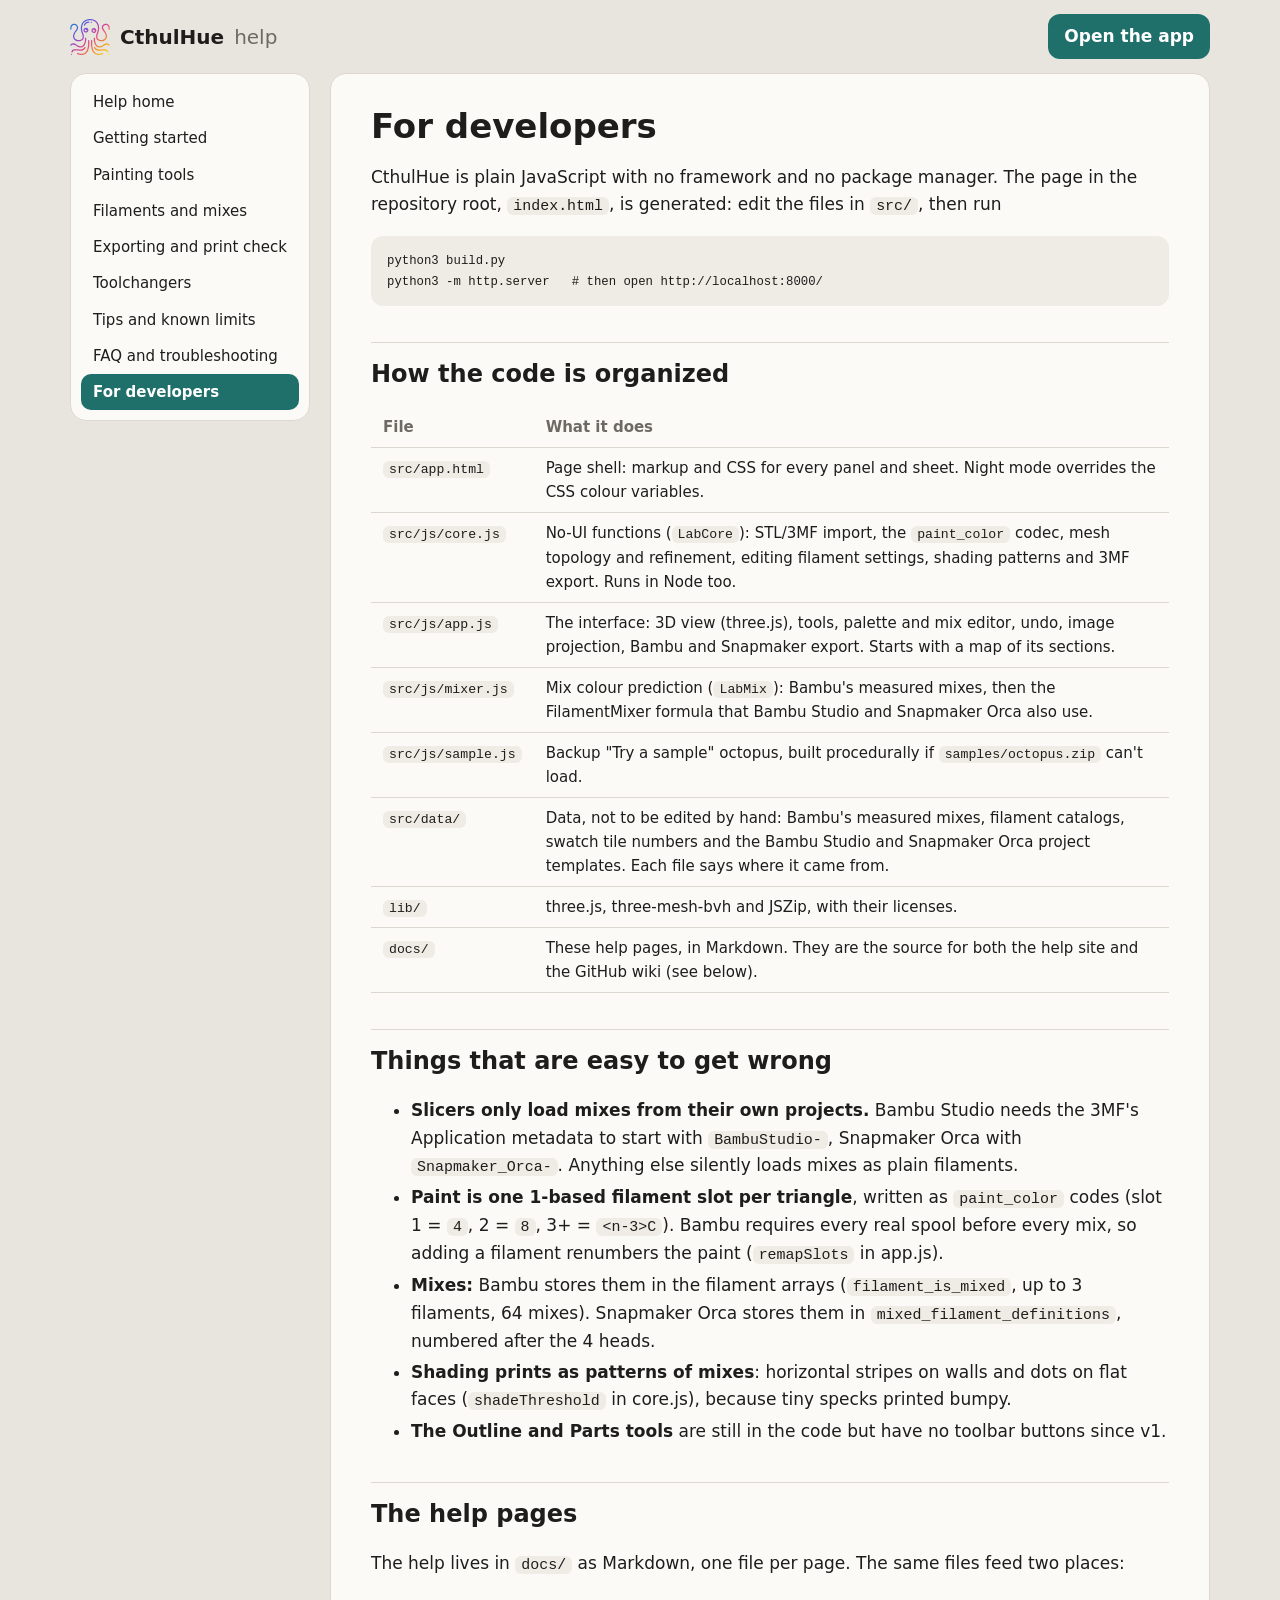
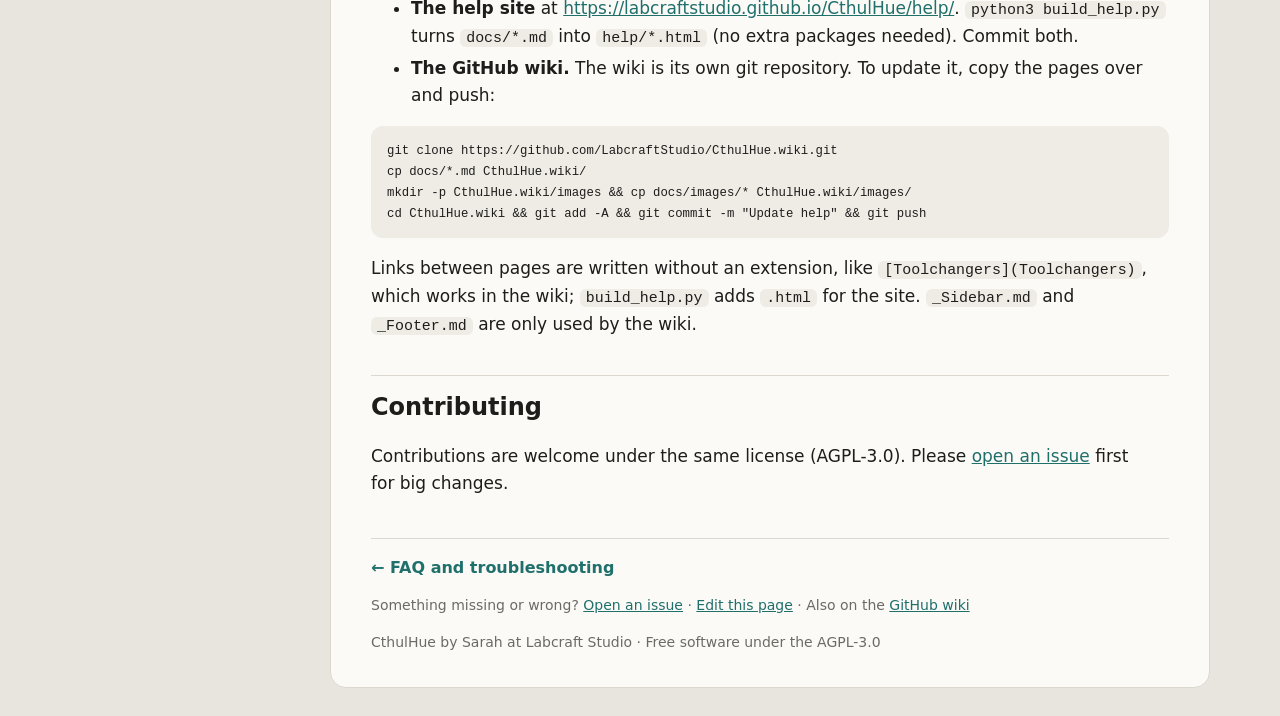
==== help/For-developers.html @ 6e6a99cc "Add help site and wiki pages docs/*.md: nine help pages with screenshots, written once and used for " ====
<!DOCTYPE html>
<html lang="en">
<head>
<meta charset="utf-8">
<meta name="viewport" content="width=device-width, initial-scale=1">
<title>For developers · CthulHue help</title>
<meta name="description" content="CthulHue is plain JavaScript with no framework and no package manager. The page in the repository root, index.html, is generated: edit the files in src/, then r">
<link rel="stylesheet" href="help.css">
<script>try { var t = JSON.parse(localStorage.getItem('labcraft.theme') || 'null'); if (t) document.documentElement.dataset.theme = t; } catch (e) {}</script>
</head>
<body>
<svg width="0" height="0" style="position:absolute" aria-hidden="true"><defs><linearGradient id="logoGrad" x1="0" y1="0" x2="1" y2="1"><stop offset="0" stop-color="#0090DA"/><stop offset=".33" stop-color="#7B4FD6"/><stop offset=".55" stop-color="#E24585"/><stop offset=".78" stop-color="#F59A23"/><stop offset="1" stop-color="#FCE300"/></linearGradient><symbol id="logoMark" viewBox="0 0 1617 1465"><path fill="url(#logoGrad)" fill-rule="evenodd" d="M40.5,1462.6C31.2,1458.2 26.0,1450.0 26.0,1439.5C26.0,1412.8 62.8,1405.1 74.1,1429.5C76.2,1434.1 76.6,1442.4 74.8,1448.1C70.8,1461.6 53.6,1468.8 40.5,1462.6ZM437.0,1464.3C402.7,1461.7 359.9,1453.2 319.5,1441.0C295.8,1433.8 288.8,1430.7 284.5,1425.7C280.9,1421.6 278.0,1414.0 278.0,1408.9C278.0,1400.2 285.0,1389.7 293.4,1385.9C300.4,1382.7 306.4,1383.4 325.3,1389.5C360.1,1400.5 388.1,1407.0 419.3,1411.2C438.8,1413.8 483.3,1414.4 498.5,1412.2C552.3,1404.5 591.1,1385.8 625.8,1351.0C679.2,1297.5 713.1,1210.6 726.4,1093.0C730.1,1061.0 731.2,1040.4 731.7,995.5C732.2,950.9 731.7,933.3 728.8,896.9C727.9,885.1 727.9,881.3 729.0,877.6C730.8,871.2 735.0,865.7 740.7,862.3C744.8,859.9 746.6,859.5 753.0,859.5C761.5,859.5 766.3,861.5 771.7,867.2C776.5,872.2 778.1,877.1 779.5,892.0C782.5,922.3 783.2,944.7 782.7,996.5C782.2,1048.1 781.4,1064.2 777.5,1098.5C759.3,1255.1 706.2,1364.2 620.0,1421.5C607.1,1430.1 583.5,1442.0 568.6,1447.5C546.8,1455.5 519.3,1461.6 494.0,1463.9C483.5,1464.9 448.0,1465.1 437.0,1464.3ZM1139.0,1464.3C1078.7,1458.3 1031.7,1440.3 990.0,1407.2C969.9,1391.3 946.5,1365.5 930.6,1341.6C873.5,1256.2 843.9,1125.3 846.3,969.0C847.1,921.6 849.3,887.6 852.5,876.3C855.3,866.6 865.8,859.0 876.5,859.0C887.2,859.0 897.4,866.7 900.4,877.1C901.8,882.0 901.8,884.3 900.5,900.5C895.3,963.1 896.7,1039.5 904.0,1100.0C915.8,1197.0 941.8,1272.1 982.1,1326.3C997.4,1346.6 1018.6,1366.7 1039.0,1379.9C1049.9,1386.9 1070.7,1396.9 1083.6,1401.4C1095.1,1405.3 1111.9,1409.3 1127.7,1411.7C1141.1,1413.8 1188.2,1414.0 1203.5,1412.1C1235.7,1408.1 1269.6,1400.5 1302.4,1390.0C1327.1,1382.1 1333.4,1382.2 1342.5,1390.2C1348.4,1395.4 1351.0,1401.1 1351.0,1408.8C1351.0,1418.0 1347.8,1424.5 1340.7,1429.7C1336.9,1432.5 1307.8,1442.2 1285.9,1447.9C1240.1,1459.9 1202.3,1465.1 1163.6,1464.8C1152.0,1464.8 1140.9,1464.5 1139.0,1464.3ZM1582.6,1463.5C1570.1,1459.0 1563.2,1445.0 1567.2,1431.8C1568.7,1426.7 1575.4,1419.2 1580.5,1416.9C1585.7,1414.5 1596.8,1414.4 1601.3,1416.6C1607.7,1419.9 1611.3,1423.3 1613.8,1428.8C1619.9,1442.1 1614.6,1456.6 1601.5,1462.6C1595.8,1465.3 1588.6,1465.7 1582.6,1463.5ZM67.2,1362.3C61.5,1360.3 54.6,1353.2 52.6,1347.3C50.4,1340.8 50.6,1336.4 53.6,1326.8C64.3,1292.6 90.7,1261.4 123.0,1244.6C136.0,1237.9 144.4,1234.9 159.0,1231.7C180.0,1227.1 186.8,1226.5 218.5,1226.5C251.8,1226.6 255.2,1226.9 314.6,1235.0C366.2,1242.1 379.2,1243.3 404.5,1243.3C454.7,1243.3 494.0,1232.9 527.7,1210.7C549.8,1196.1 564.4,1180.6 583.4,1151.5C590.0,1141.3 595.3,1137.8 604.6,1137.2C612.9,1136.6 618.9,1138.9 624.5,1144.5C628.9,1148.8 632.0,1155.9 632.0,1161.5C632.0,1167.9 628.8,1175.0 620.1,1188.1C583.3,1243.6 530.3,1277.3 460.4,1289.9C441.1,1293.4 426.1,1294.3 395.9,1293.7C366.4,1293.2 361.0,1292.7 315.0,1286.4C259.5,1278.7 251.6,1277.9 224.5,1277.3C203.5,1276.9 196.2,1277.1 186.7,1278.4C170.2,1280.7 157.3,1284.2 147.9,1288.9C137.2,1294.3 131.9,1298.3 122.8,1307.8C112.5,1318.6 106.7,1328.6 99.6,1348.1C95.1,1360.4 80.3,1367.0 67.2,1362.3ZM1517.4,1361.5C1509.9,1357.8 1507.4,1354.5 1502.0,1341.3C1495.5,1325.2 1490.0,1316.2 1481.0,1307.0C1459.4,1284.9 1434.8,1277.0 1387.0,1277.0C1363.4,1277.0 1345.2,1278.7 1296.5,1285.4C1251.8,1291.6 1240.3,1292.8 1218.5,1294.0C1176.2,1296.2 1135.5,1290.9 1100.0,1278.5C1087.6,1274.2 1065.5,1263.8 1055.0,1257.3C1035.3,1245.1 1012.6,1225.2 998.3,1207.5C990.6,1198.0 977.7,1178.8 975.0,1172.8C972.6,1167.5 972.4,1157.4 974.5,1152.2C976.6,1147.3 982.5,1141.2 987.5,1138.9C992.1,1136.8 1000.4,1136.4 1006.1,1138.1C1012.3,1140.0 1016.3,1144.2 1026.4,1159.3C1041.9,1182.6 1055.0,1196.0 1075.9,1210.1C1104.6,1229.5 1138.0,1239.9 1181.5,1243.0C1206.8,1244.9 1229.4,1243.2 1286.4,1235.4C1340.1,1228.1 1351.8,1226.9 1377.6,1226.3C1439.4,1224.9 1476.7,1235.4 1508.7,1263.2C1527.4,1279.5 1542.3,1301.6 1550.0,1324.6C1554.7,1338.3 1553.8,1347.3 1547.1,1355.1C1539.8,1363.8 1527.3,1366.4 1517.4,1361.5ZM404.5,1161.4C367.5,1157.3 330.7,1145.4 298.1,1127.0C291.8,1123.4 272.6,1111.3 255.6,1100.1C215.0,1073.4 204.4,1067.0 187.5,1058.9C171.4,1051.2 159.3,1046.9 144.7,1043.9C131.5,1041.2 112.6,1041.7 101.0,1045.0C82.0,1050.5 68.3,1059.1 46.2,1079.2C37.5,1087.1 31.6,1089.6 23.5,1088.7C16.8,1088.0 11.3,1085.2 6.8,1080.2C2.4,1075.4 0.6,1070.2 0.7,1063.0C0.7,1054.7 3.8,1049.3 13.9,1039.9C65.2,991.7 118.1,979.7 182.2,1001.6C196.8,1006.6 222.2,1018.6 237.0,1027.5C242.2,1030.7 260.7,1042.6 278.0,1054.0C295.3,1065.4 313.9,1077.3 319.3,1080.4C375.5,1113.3 437.4,1120.1 482.7,1098.4C495.1,1092.5 507.9,1083.1 520.9,1070.5C540.1,1051.9 552.6,1034.6 565.1,1009.7C580.8,978.4 589.3,951.4 596.4,909.2C604.4,862.4 606.5,837.9 605.7,803.2C605.3,783.4 605.4,778.1 606.6,774.7C609.9,765.3 617.8,759.2 627.9,758.3C636.4,757.5 642.7,759.9 648.3,765.9C655.2,773.3 656.1,777.2 656.7,805.2C657.5,838.2 655.0,868.6 647.9,910.5C639.2,962.3 629.8,993.4 612.0,1029.5C598.3,1057.2 585.2,1076.8 567.9,1095.5C534.3,1131.8 501.1,1151.1 458.5,1159.1C447.7,1161.1 414.9,1162.5 404.5,1161.4ZM1170.3,1160.9C1138.3,1157.2 1107.0,1144.7 1082.0,1125.8C1028.4,1085.2 990.6,1019.2 974.1,937.3C962.3,879.0 957.5,823.0 961.0,786.8C962.1,775.1 963.8,770.9 969.2,765.3C981.9,752.3 1004.3,757.5 1010.4,774.7C1011.6,778.0 1011.7,783.5 1011.3,803.6C1010.5,838.0 1012.7,862.5 1020.6,909.2C1027.7,951.4 1036.2,978.4 1051.9,1009.7C1075.9,1057.6 1110.9,1091.6 1149.3,1104.4C1164.2,1109.3 1172.8,1110.5 1194.5,1110.4C1212.3,1110.4 1215.9,1110.1 1227.4,1107.6C1252.0,1102.5 1275.8,1093.3 1297.5,1080.6C1303.0,1077.4 1321.7,1065.4 1339.0,1054.0C1375.6,1030.0 1382.2,1025.9 1398.5,1017.4C1430.4,1000.8 1459.2,992.3 1487.0,991.3C1522.7,990.0 1553.2,1000.3 1584.5,1024.0C1598.0,1034.2 1610.1,1046.0 1613.5,1052.1C1622.0,1067.7 1611.5,1086.9 1593.5,1088.7C1585.4,1089.6 1579.5,1087.1 1570.8,1079.2C1553.4,1063.4 1543.8,1056.5 1530.3,1050.4C1516.1,1043.9 1509.4,1042.5 1492.0,1042.5C1478.2,1042.5 1475.3,1042.8 1465.5,1045.4C1451.6,1049.0 1439.9,1053.5 1424.0,1061.6C1409.5,1068.9 1400.2,1074.7 1361.0,1100.4C1345.3,1110.7 1327.4,1122.1 1321.2,1125.7C1290.0,1143.8 1252.5,1156.5 1218.4,1160.5C1204.7,1162.1 1182.2,1162.3 1170.3,1160.9ZM328.0,909.0C292.6,905.5 257.3,895.5 227.6,880.2C167.8,849.7 130.8,798.6 120.4,732.5C117.8,715.9 118.1,683.9 120.9,665.1C126.7,626.8 141.7,585.5 163.8,546.5C172.8,530.6 189.3,506.6 211.8,476.3C251.4,423.1 263.4,402.4 270.8,375.1C273.0,366.7 273.3,363.5 273.4,349.5C273.4,330.7 271.8,323.4 264.4,308.0C248.6,275.1 222.6,253.0 188.9,243.8C181.5,241.8 178.2,241.5 162.0,241.5C140.5,241.5 133.2,243.0 117.1,250.6C89.8,263.5 71.2,286.9 60.7,322.0C54.2,343.3 52.8,354.7 52.1,390.5C51.4,425.5 51.3,426.2 45.1,433.3C35.4,444.3 17.1,444.0 7.5,432.7C1.4,425.6 0.6,421.0 0.7,392.0C0.7,356.7 3.5,335.0 11.6,307.5C21.0,275.7 34.6,252.4 56.2,231.5C78.4,209.9 107.2,196.0 140.0,191.0C152.1,189.2 175.8,189.6 189.0,191.9C253.0,202.9 305.2,252.2 321.6,317.3C325.4,332.4 326.1,356.7 323.1,373.5C319.0,396.2 308.3,423.3 294.0,447.0C284.7,462.5 273.3,478.8 251.4,508.2C222.5,546.8 212.0,563.0 198.8,589.4C185.5,615.8 177.0,640.1 171.8,666.0C168.7,681.4 168.5,717.4 171.3,731.3C178.0,764.1 196.1,795.1 220.3,814.8C242.7,833.1 272.4,846.9 303.5,853.3C324.4,857.7 331.8,858.3 358.6,857.7C380.4,857.3 385.0,856.9 395.7,854.6C450.5,842.9 488.5,812.7 502.9,769.4C511.6,743.3 512.8,710.9 506.4,676.1C501.6,649.8 496.7,633.8 474.6,571.9C454.6,515.5 447.6,491.2 441.5,455.5C420.1,330.1 445.3,212.2 511.0,130.6C522.6,116.2 547.7,91.3 561.0,81.1C615.3,39.1 682.1,12.9 759.0,3.3C779.7,0.7 834.3,0.7 855.0,3.3C887.1,7.3 911.8,12.9 941.3,22.9C1002.9,43.8 1043.3,67.0 1079.3,101.9C1113.2,134.8 1137.5,171.1 1154.8,215.0C1187.1,296.6 1191.8,394.8 1167.9,491.8C1162.2,515.2 1157.7,529.2 1141.0,575.9C1125.3,619.9 1118.8,639.8 1114.6,657.1C1104.1,700.3 1104.0,741.7 1114.5,771.0C1121.0,789.0 1130.2,803.1 1144.2,816.6C1164.8,836.4 1193.9,850.0 1228.5,856.1C1245.9,859.1 1279.2,859.4 1297.5,856.6C1342.3,849.8 1379.3,832.6 1405.6,806.5C1427.3,784.9 1440.5,759.5 1446.1,728.5C1448.0,717.9 1448.2,714.1 1447.7,696.0C1447.3,678.2 1446.8,673.6 1444.2,661.5C1437.3,629.4 1424.0,596.9 1404.2,564.0C1394.7,548.1 1387.9,538.3 1364.9,507.5C1333.6,465.4 1321.4,446.5 1309.5,421.7C1287.2,375.1 1283.5,330.2 1298.9,290.5C1305.5,273.3 1315.9,258.1 1331.5,242.5C1345.6,228.5 1357.7,219.9 1376.5,210.6C1403.2,197.3 1424.1,192.1 1454.0,191.3C1476.8,190.7 1489.4,192.4 1507.0,198.5C1565.8,219.0 1602.5,269.2 1613.4,344.0C1617.2,370.3 1617.8,411.7 1614.5,423.5C1609.3,442.2 1584.2,447.6 1571.6,432.8C1565.5,425.8 1565.0,422.6 1565.0,394.8C1565.0,359.4 1562.2,338.1 1554.5,316.0C1543.2,283.7 1526.1,263.1 1500.5,251.0C1482.9,242.6 1466.9,240.0 1447.0,242.0C1403.8,246.4 1365.0,270.8 1348.9,303.5C1342.7,316.2 1340.8,325.1 1340.7,341.5C1340.7,356.9 1342.1,365.5 1347.1,380.1C1356.0,406.4 1368.1,426.3 1406.5,478.1C1428.1,507.2 1444.4,531.0 1453.2,546.5C1475.4,585.6 1490.4,627.1 1496.1,665.5C1498.9,684.1 1499.1,716.4 1496.6,732.5C1485.8,800.8 1446.7,852.9 1383.5,883.1C1357.4,895.5 1330.6,903.4 1300.0,907.7C1281.1,910.3 1244.1,910.1 1225.5,907.2C1178.0,899.8 1138.7,881.8 1110.0,854.3C1079.5,825.1 1063.2,792.3 1057.4,748.5C1055.0,730.1 1055.9,693.6 1059.4,673.4C1064.6,643.0 1071.5,619.3 1091.5,563.5C1106.8,520.8 1112.9,502.3 1117.1,485.5C1141.2,390.3 1136.0,296.5 1102.5,222.0C1077.6,166.4 1035.0,121.2 982.9,95.0C942.3,74.5 895.8,59.9 854.0,54.4C834.9,51.9 790.5,51.4 771.0,53.4C710.1,59.8 657.0,78.0 611.0,108.1C580.3,128.2 552.5,156.5 533.3,187.0C488.7,257.9 474.3,352.4 492.6,453.0C498.3,484.3 503.7,502.4 525.5,563.5C553.2,641.0 559.8,668.9 560.7,711.6C561.4,743.2 559.0,762.1 551.4,785.0C542.3,812.3 529.2,832.9 507.9,853.5C478.3,882.1 439.9,899.8 391.5,907.1C376.4,909.4 342.8,910.4 328.0,909.0ZM952.6,568.0C923.8,563.4 898.1,547.3 882.1,523.7C876.9,516.1 871.1,502.8 868.3,492.2C866.0,483.8 865.7,480.5 865.7,467.5C865.7,454.6 866.1,451.2 868.3,442.9C873.1,424.7 881.9,409.3 894.7,396.5C916.0,375.1 946.2,364.1 975.2,367.1C1000.2,369.6 1020.2,379.0 1037.6,396.4C1050.5,409.4 1057.9,421.9 1063.7,440.6C1066.2,448.8 1066.4,450.9 1066.4,467.0C1066.5,487.4 1065.0,495.0 1057.5,510.7C1051.9,522.5 1048.4,527.6 1038.6,537.8C1025.2,551.8 1008.8,561.2 989.9,565.9C980.2,568.3 961.3,569.3 952.6,568.0ZM625.8,554.4C616.7,552.8 603.9,548.2 596.1,543.9C571.2,529.9 553.7,507.3 546.4,479.5C544.1,470.9 543.7,467.5 543.7,455.0C543.7,442.5 544.1,439.1 546.4,430.5C561.9,371.6 622.1,339.9 679.5,360.4C709.1,371.0 732.0,395.7 741.7,427.5C744.2,435.9 744.4,437.7 744.4,455.0C744.4,472.3 744.2,474.1 741.7,482.5C730.3,519.8 701.5,546.4 664.3,553.9C652.5,556.3 637.5,556.5 625.8,554.4ZM975.6,516.9C990.5,514.2 1004.1,503.7 1011.2,489.2C1015.2,481.2 1015.5,480.2 1015.8,470.4C1016.4,456.5 1016.2,456.2 1010.3,460.3C1002.9,465.5 998.1,467.0 988.5,467.0C976.6,467.0 970.3,464.5 962.4,456.6C958.0,452.1 955.7,448.9 954.1,444.7C951.9,438.6 951.1,428.3 952.4,422.2C953.1,419.1 953.1,419.0 950.6,419.9C938.0,424.8 927.2,434.2 921.6,445.3C903.1,482.2 934.9,524.3 975.6,516.9ZM656.0,503.9C667.7,501.2 681.3,491.3 687.3,480.9C692.2,472.5 694.0,465.6 694.0,454.8C694.0,448.9 693.6,445.0 693.0,445.0C692.4,445.0 690.1,446.3 687.9,448.0C678.1,455.1 665.8,456.8 653.9,452.8C648.7,451.1 646.3,449.5 640.9,444.1C631.9,435.1 629.7,429.2 630.2,416.2C630.4,411.2 630.2,407.0 629.8,407.0C626.7,407.0 613.8,415.0 608.8,420.0C589.4,439.5 589.5,470.5 609.0,490.0C616.1,497.1 622.8,501.2 631.1,503.4C637.5,505.1 649.7,505.4 656.0,503.9ZM569.9,275.2C560.5,270.4 555.2,260.9 556.3,250.5C557.4,239.3 567.2,216.2 577.6,200.2C606.1,156.3 650.8,125.5 708.2,110.5C725.7,106.0 747.8,102.0 756.5,101.8C772.0,101.5 782.9,111.7 783.0,126.6C783.0,133.7 781.3,138.5 776.8,143.5C771.9,149.1 767.1,151.0 750.6,153.6C723.2,158.0 705.3,163.4 684.4,173.4C663.1,183.7 647.8,195.1 632.2,212.3C621.2,224.5 611.9,240.6 606.6,256.6C603.8,265.0 601.1,269.6 596.7,273.0C589.3,278.8 578.7,279.7 569.9,275.2ZM851.9,163.7C845.9,161.5 841.4,158.2 838.7,154.3C835.0,148.9 834.0,145.7 834.0,139.1C834.0,122.0 851.0,109.9 867.1,115.5C884.3,121.6 889.6,142.5 877.6,156.7C872.2,163.1 859.5,166.5 851.9,163.7Z"/></symbol></defs></svg>
<header>
  <a class="brand" href="index.html"><svg class="logo" viewBox="0 0 1617 1465" aria-hidden="true"><use href="#logoMark"/></svg>CthulHue <span>help</span></a>
  <a class="open" href="../">Open the app</a>
</header>
<div class="wrap">
<nav aria-label="Help pages">
<a href="index.html">Help home</a>
<a href="Getting-started.html">Getting started</a>
<a href="Painting-tools.html">Painting tools</a>
<a href="Filaments-and-mixes.html">Filaments and mixes</a>
<a href="Exporting.html">Exporting and print check</a>
<a href="Toolchangers.html">Toolchangers</a>
<a href="Tips-and-limits.html">Tips and known limits</a>
<a href="FAQ.html">FAQ and troubleshooting</a>
<a href="For-developers.html" class="on" aria-current="page">For developers</a>
</nav>
<main>
<h1>For developers</h1>
<p>CthulHue is plain JavaScript with no framework and no package manager. The page in the repository root, <code>index.html</code>, is generated: edit the files in <code>src/</code>, then run</p>
<pre><code>python3 build.py
python3 -m http.server   # then open http://localhost:8000/</code></pre>
<h2 id="how-the-code-is-organized">How the code is organized</h2>
<div class="table"><table><thead><tr><th>File</th><th>What it does</th></tr></thead><tbody><tr><td><code>src/app.html</code></td><td>Page shell: markup and CSS for every panel and sheet. Night mode overrides the CSS colour variables.</td></tr><tr><td><code>src/js/core.js</code></td><td>No-UI functions (<code>LabCore</code>): STL/3MF import, the <code>paint_color</code> codec, mesh topology and refinement, editing filament settings, shading patterns and 3MF export. Runs in Node too.</td></tr><tr><td><code>src/js/app.js</code></td><td>The interface: 3D view (three.js), tools, palette and mix editor, undo, image projection, Bambu and Snapmaker export. Starts with a map of its sections.</td></tr><tr><td><code>src/js/mixer.js</code></td><td>Mix colour prediction (<code>LabMix</code>): Bambu's measured mixes, then the FilamentMixer formula that Bambu Studio and Snapmaker Orca also use.</td></tr><tr><td><code>src/js/sample.js</code></td><td>Backup "Try a sample" octopus, built procedurally if <code>samples/octopus.zip</code> can't load.</td></tr><tr><td><code>src/data/</code></td><td>Data, not to be edited by hand: Bambu's measured mixes, filament catalogs, swatch tile numbers and the Bambu Studio and Snapmaker Orca project templates. Each file says where it came from.</td></tr><tr><td><code>lib/</code></td><td>three.js, three-mesh-bvh and JSZip, with their licenses.</td></tr><tr><td><code>docs/</code></td><td>These help pages, in Markdown. They are the source for both the help site and the GitHub wiki (see below).</td></tr></tbody></table></div>
<h2 id="things-that-are-easy-to-get-wrong">Things that are easy to get wrong</h2>
<ul><li><strong>Slicers only load mixes from their own projects.</strong> Bambu Studio needs the 3MF's Application metadata to start with <code>BambuStudio-</code>, Snapmaker Orca with <code>Snapmaker_Orca-</code>. Anything else silently loads mixes as plain filaments.</li><li><strong>Paint is one 1-based filament slot per triangle</strong>, written as <code>paint_color</code> codes (slot 1 = <code>4</code>, 2 = <code>8</code>, 3+ = <code>&lt;n-3&gt;C</code>). Bambu requires every real spool before every mix, so adding a filament renumbers the paint (<code>remapSlots</code> in app.js).</li><li><strong>Mixes:</strong> Bambu stores them in the filament arrays (<code>filament_is_mixed</code>, up to 3 filaments, 64 mixes). Snapmaker Orca stores them in <code>mixed_filament_definitions</code>, numbered after the 4 heads.</li><li><strong>Shading prints as patterns of mixes</strong>: horizontal stripes on walls and dots on flat faces (<code>shadeThreshold</code> in core.js), because tiny specks printed bumpy.</li><li><strong>The Outline and Parts tools</strong> are still in the code but have no toolbar buttons since v1.</li></ul>
<h2 id="the-help-pages">The help pages</h2>
<p>The help lives in <code>docs/</code> as Markdown, one file per page. The same files feed two places:</p>
<ul><li><strong>The help site</strong> at <a href="https://labcraftstudio.github.io/CthulHue/help/">https://labcraftstudio.github.io/CthulHue/help/</a>. <code>python3 build_help.py</code> turns <code>docs/*.md</code> into <code>help/*.html</code> (no extra packages needed). Commit both.</li><li><strong>The GitHub wiki.</strong> The wiki is its own git repository. To update it, copy the pages over and push:</li></ul>
<pre><code>git clone https://github.com/LabcraftStudio/CthulHue.wiki.git
cp docs/*.md CthulHue.wiki/
mkdir -p CthulHue.wiki/images &amp;&amp; cp docs/images/* CthulHue.wiki/images/
cd CthulHue.wiki &amp;&amp; git add -A &amp;&amp; git commit -m &quot;Update help&quot; &amp;&amp; git push</code></pre>
<p>Links between pages are written without an extension, like <code>[Toolchangers](Toolchangers)</code>, which works in the wiki; <code>build_help.py</code> adds <code>.html</code> for the site. <code>_Sidebar.md</code> and <code>_Footer.md</code> are only used by the wiki.</p>
<h2 id="contributing">Contributing</h2>
<p>Contributions are welcome under the same license (AGPL-3.0). Please <a href="https://github.com/LabcraftStudio/CthulHue/issues">open an issue</a> first for big changes.</p>
<footer>
  <div class="pn"><a href="FAQ.html">← FAQ and troubleshooting</a><span></span></div>
  <p>Something missing or wrong? <a href="https://github.com/LabcraftStudio/CthulHue/issues">Open an issue</a> · <a href="https://github.com/LabcraftStudio/CthulHue/edit/main/docs/For-developers.md">Edit this page</a> · Also on the <a href="https://github.com/LabcraftStudio/CthulHue/wiki/For-developers">GitHub wiki</a></p>
  <p>CthulHue by Sarah at Labcraft Studio · Free software under the AGPL-3.0</p>
</footer>
</main>
</div>
</body>
</html>
---- help/help.css ----
/* Generated by build_help.py. Colors match the app (src/app.html). */
:root{--bg:#e8e5df;--panel:#fbfaf7;--ink:#1e1d1b;--muted:#6d6a64;--line:#dcd8d0;--accent:#1f6f6b;--accent-ink:#fff;--code:#efece6}
:root[data-theme=dark]{--bg:#17181b;--panel:#232428;--ink:#ecebe8;--muted:#a19e98;--line:#3a3b40;--accent:#4fb3ac;--accent-ink:#0f1f1e;--code:#2c2d32}
@media (prefers-color-scheme:dark){:root:not([data-theme=light]){--bg:#17181b;--panel:#232428;--ink:#ecebe8;--muted:#a19e98;--line:#3a3b40;--accent:#4fb3ac;--accent-ink:#0f1f1e;--code:#2c2d32}}
*{box-sizing:border-box}
html{-webkit-text-size-adjust:100%}
body{margin:0;background:var(--bg);color:var(--ink);font:17px/1.6 -apple-system,BlinkMacSystemFont,"Segoe UI",system-ui,sans-serif}
a{color:var(--accent)}
header{display:flex;align-items:center;justify-content:space-between;gap:12px;padding:14px 20px;max-width:1180px;margin:0 auto}
.brand{display:flex;align-items:center;gap:10px;font-weight:700;font-size:20px;color:var(--ink);text-decoration:none}
.brand span{font-weight:400;color:var(--muted)}
.logo{width:40px;height:36px}
.open{background:var(--accent);color:var(--accent-ink);text-decoration:none;font-weight:600;padding:9px 16px;border-radius:12px;white-space:nowrap}
.wrap{display:grid;grid-template-columns:240px minmax(0,1fr);gap:20px;max-width:1180px;margin:0 auto;padding:0 20px 40px}
nav{position:sticky;top:16px;align-self:start;background:var(--panel);border:1px solid var(--line);border-radius:16px;padding:10px}
nav a{display:block;padding:8px 12px;border-radius:10px;color:var(--ink);text-decoration:none;font-size:15px;line-height:1.35}
nav a:hover{background:var(--code)}
nav a.on{background:var(--accent);color:var(--accent-ink);font-weight:600}
main{background:var(--panel);border:1px solid var(--line);border-radius:16px;padding:28px 40px 20px;min-width:0}
h1{font-size:34px;line-height:1.2;margin:4px 0 16px}
h2{font-size:24px;margin:36px 0 8px;padding-top:12px;border-top:1px solid var(--line)}
h3{font-size:19px;margin:26px 0 6px}
p,li{max-width:46em}
li{margin:4px 0}
li>ul,li>ol{margin:4px 0}
code{background:var(--code);padding:1px 6px;border-radius:6px;font-size:.88em;font-family:ui-monospace,Menlo,monospace}
pre{background:var(--code);padding:14px 16px;border-radius:12px;overflow:auto;font-size:14px;line-height:1.5}
pre code{background:none;padding:0}
figure{margin:20px 0}
img{max-width:100%;max-height:620px;width:auto;height:auto;border-radius:12px;border:1px solid var(--line);display:block}
.table{overflow-x:auto;margin:14px 0}
table{border-collapse:collapse;font-size:15px;min-width:60%}
th,td{text-align:left;padding:8px 12px;border-bottom:1px solid var(--line);vertical-align:top}
th{color:var(--muted);font-weight:600}
footer{margin-top:40px;padding-top:16px;border-top:1px solid var(--line);color:var(--muted);font-size:14px}
.pn{display:flex;justify-content:space-between;gap:12px;margin-bottom:12px;font-size:16px}
.pn a{text-decoration:none;font-weight:600}
@media (max-width:820px){
  .wrap{grid-template-columns:1fr}
  nav{position:static;display:flex;flex-wrap:wrap;gap:4px}
  nav a{padding:6px 10px;font-size:14px}
  main{padding:20px 18px}
  h1{font-size:28px}
}
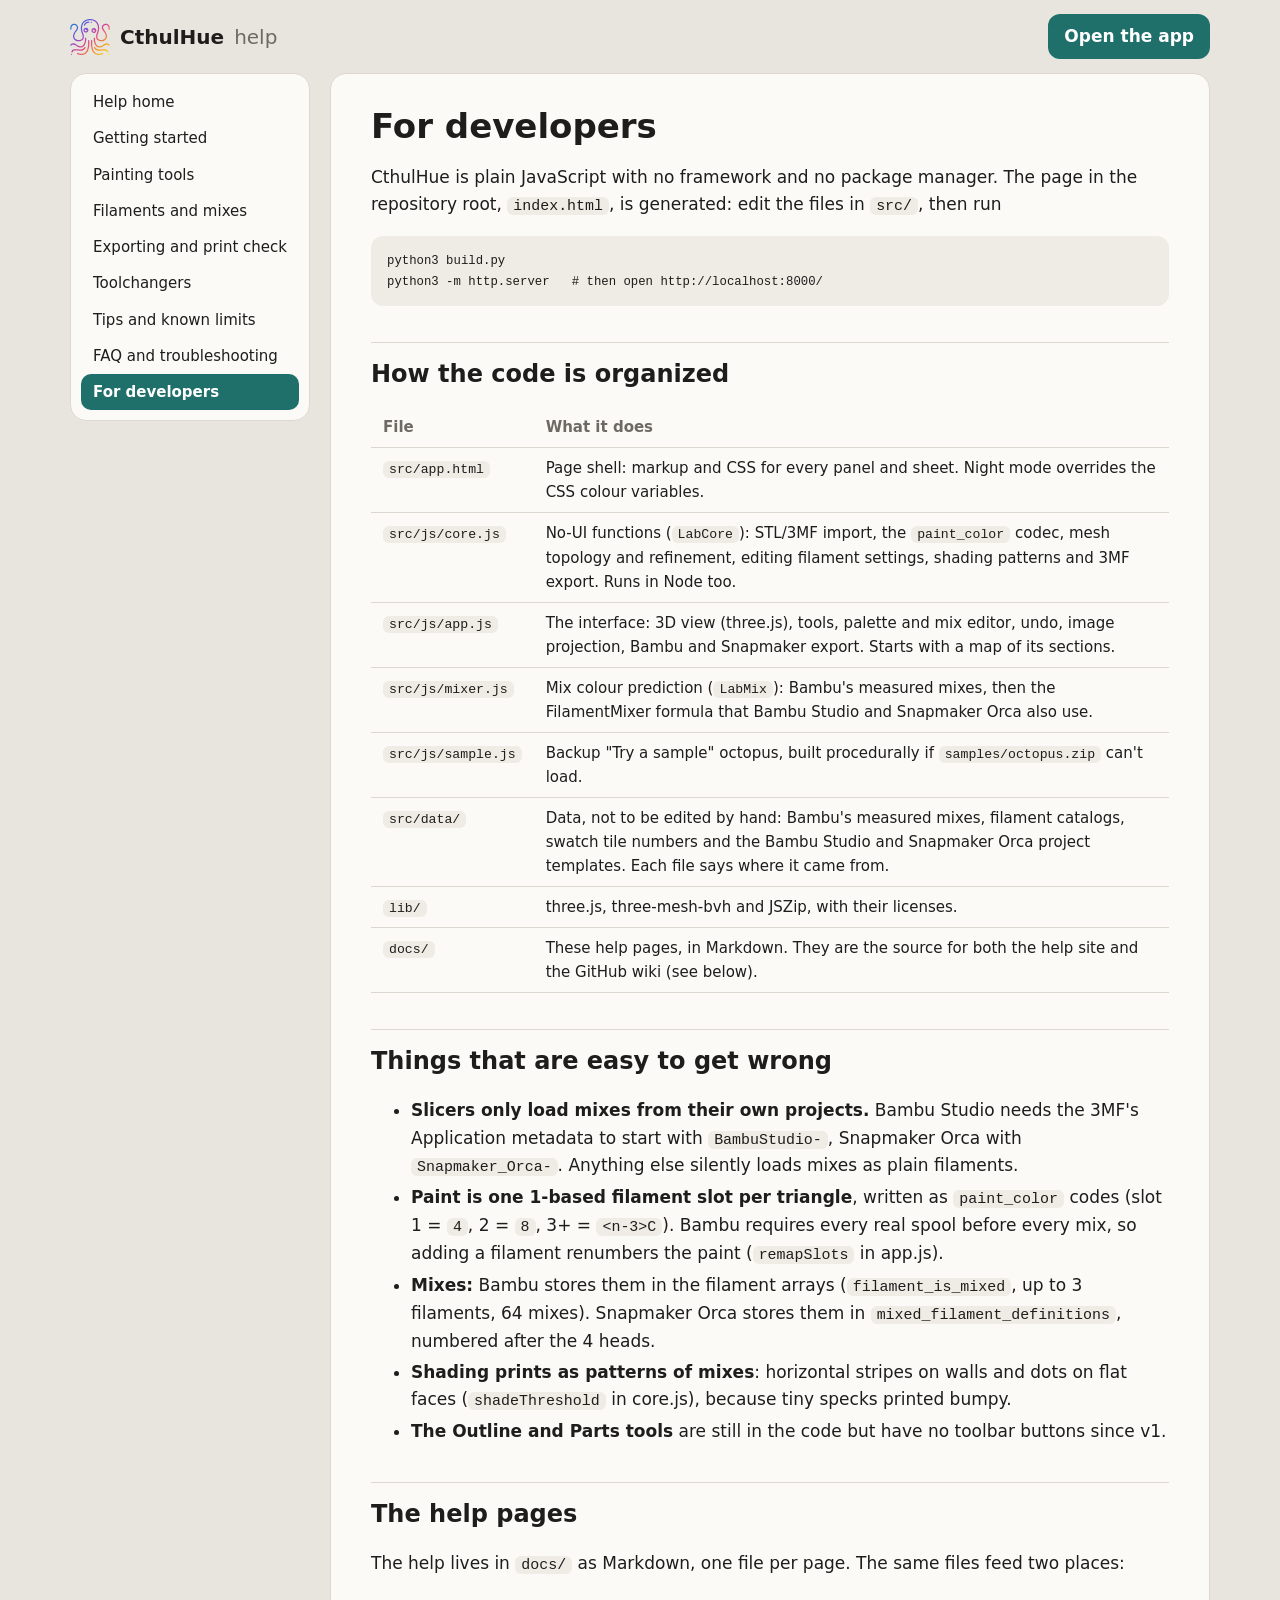
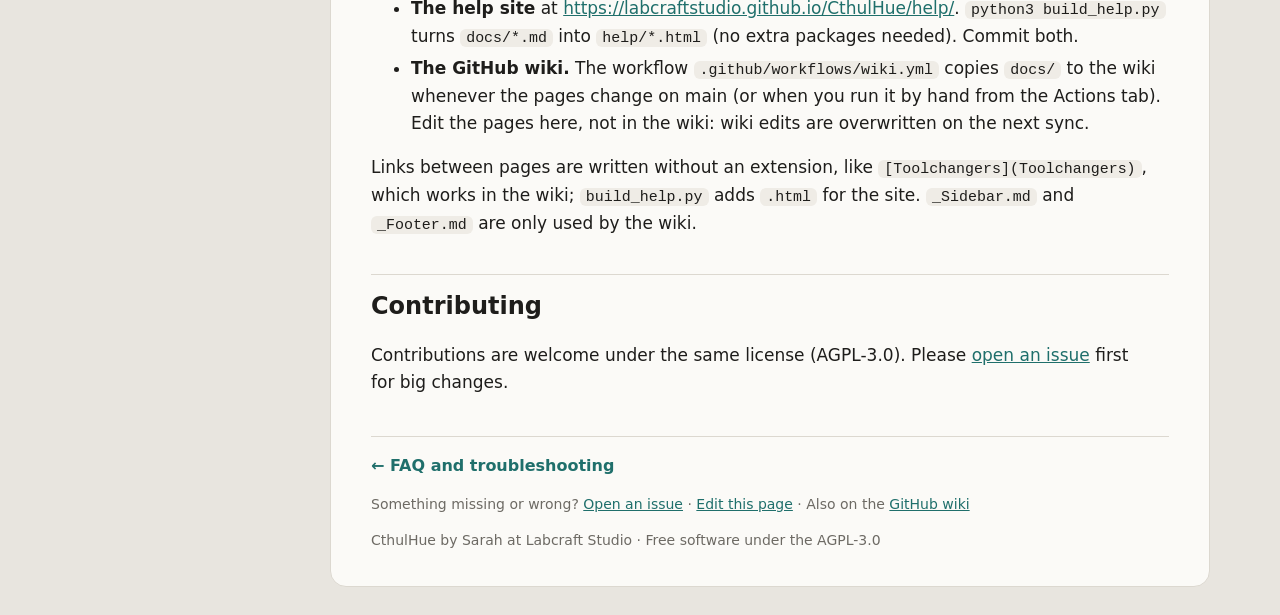
==== commit f2eefb4e: "Sync docs/ to the wiki with a GitHub Action Co-Authored-By: Claude Opus 5.5 <noreply@anthropic.com> " ====
--- a/help/For-developers.html
+++ b/help/For-developers.html
@@ -37,11 +37,7 @@
 <ul><li><strong>Slicers only load mixes from their own projects.</strong> Bambu Studio needs the 3MF's Application metadata to start with <code>BambuStudio-</code>, Snapmaker Orca with <code>Snapmaker_Orca-</code>. Anything else silently loads mixes as plain filaments.</li><li><strong>Paint is one 1-based filament slot per triangle</strong>, written as <code>paint_color</code> codes (slot 1 = <code>4</code>, 2 = <code>8</code>, 3+ = <code>&lt;n-3&gt;C</code>). Bambu requires every real spool before every mix, so adding a filament renumbers the paint (<code>remapSlots</code> in app.js).</li><li><strong>Mixes:</strong> Bambu stores them in the filament arrays (<code>filament_is_mixed</code>, up to 3 filaments, 64 mixes). Snapmaker Orca stores them in <code>mixed_filament_definitions</code>, numbered after the 4 heads.</li><li><strong>Shading prints as patterns of mixes</strong>: horizontal stripes on walls and dots on flat faces (<code>shadeThreshold</code> in core.js), because tiny specks printed bumpy.</li><li><strong>The Outline and Parts tools</strong> are still in the code but have no toolbar buttons since v1.</li></ul>
 <h2 id="the-help-pages">The help pages</h2>
 <p>The help lives in <code>docs/</code> as Markdown, one file per page. The same files feed two places:</p>
-<ul><li><strong>The help site</strong> at <a href="https://labcraftstudio.github.io/CthulHue/help/">https://labcraftstudio.github.io/CthulHue/help/</a>. <code>python3 build_help.py</code> turns <code>docs/*.md</code> into <code>help/*.html</code> (no extra packages needed). Commit both.</li><li><strong>The GitHub wiki.</strong> The wiki is its own git repository. To update it, copy the pages over and push:</li></ul>
-<pre><code>git clone https://github.com/LabcraftStudio/CthulHue.wiki.git
-cp docs/*.md CthulHue.wiki/
-mkdir -p CthulHue.wiki/images &amp;&amp; cp docs/images/* CthulHue.wiki/images/
-cd CthulHue.wiki &amp;&amp; git add -A &amp;&amp; git commit -m &quot;Update help&quot; &amp;&amp; git push</code></pre>
+<ul><li><strong>The help site</strong> at <a href="https://labcraftstudio.github.io/CthulHue/help/">https://labcraftstudio.github.io/CthulHue/help/</a>. <code>python3 build_help.py</code> turns <code>docs/*.md</code> into <code>help/*.html</code> (no extra packages needed). Commit both.</li><li><strong>The GitHub wiki.</strong> The workflow <code>.github/workflows/wiki.yml</code> copies <code>docs/</code> to the wiki whenever the pages change on main (or when you run it by hand from the Actions tab). Edit the pages here, not in the wiki: wiki edits are overwritten on the next sync.</li></ul>
 <p>Links between pages are written without an extension, like <code>[Toolchangers](Toolchangers)</code>, which works in the wiki; <code>build_help.py</code> adds <code>.html</code> for the site. <code>_Sidebar.md</code> and <code>_Footer.md</code> are only used by the wiki.</p>
 <h2 id="contributing">Contributing</h2>
 <p>Contributions are welcome under the same license (AGPL-3.0). Please <a href="https://github.com/LabcraftStudio/CthulHue/issues">open an issue</a> first for big changes.</p>
